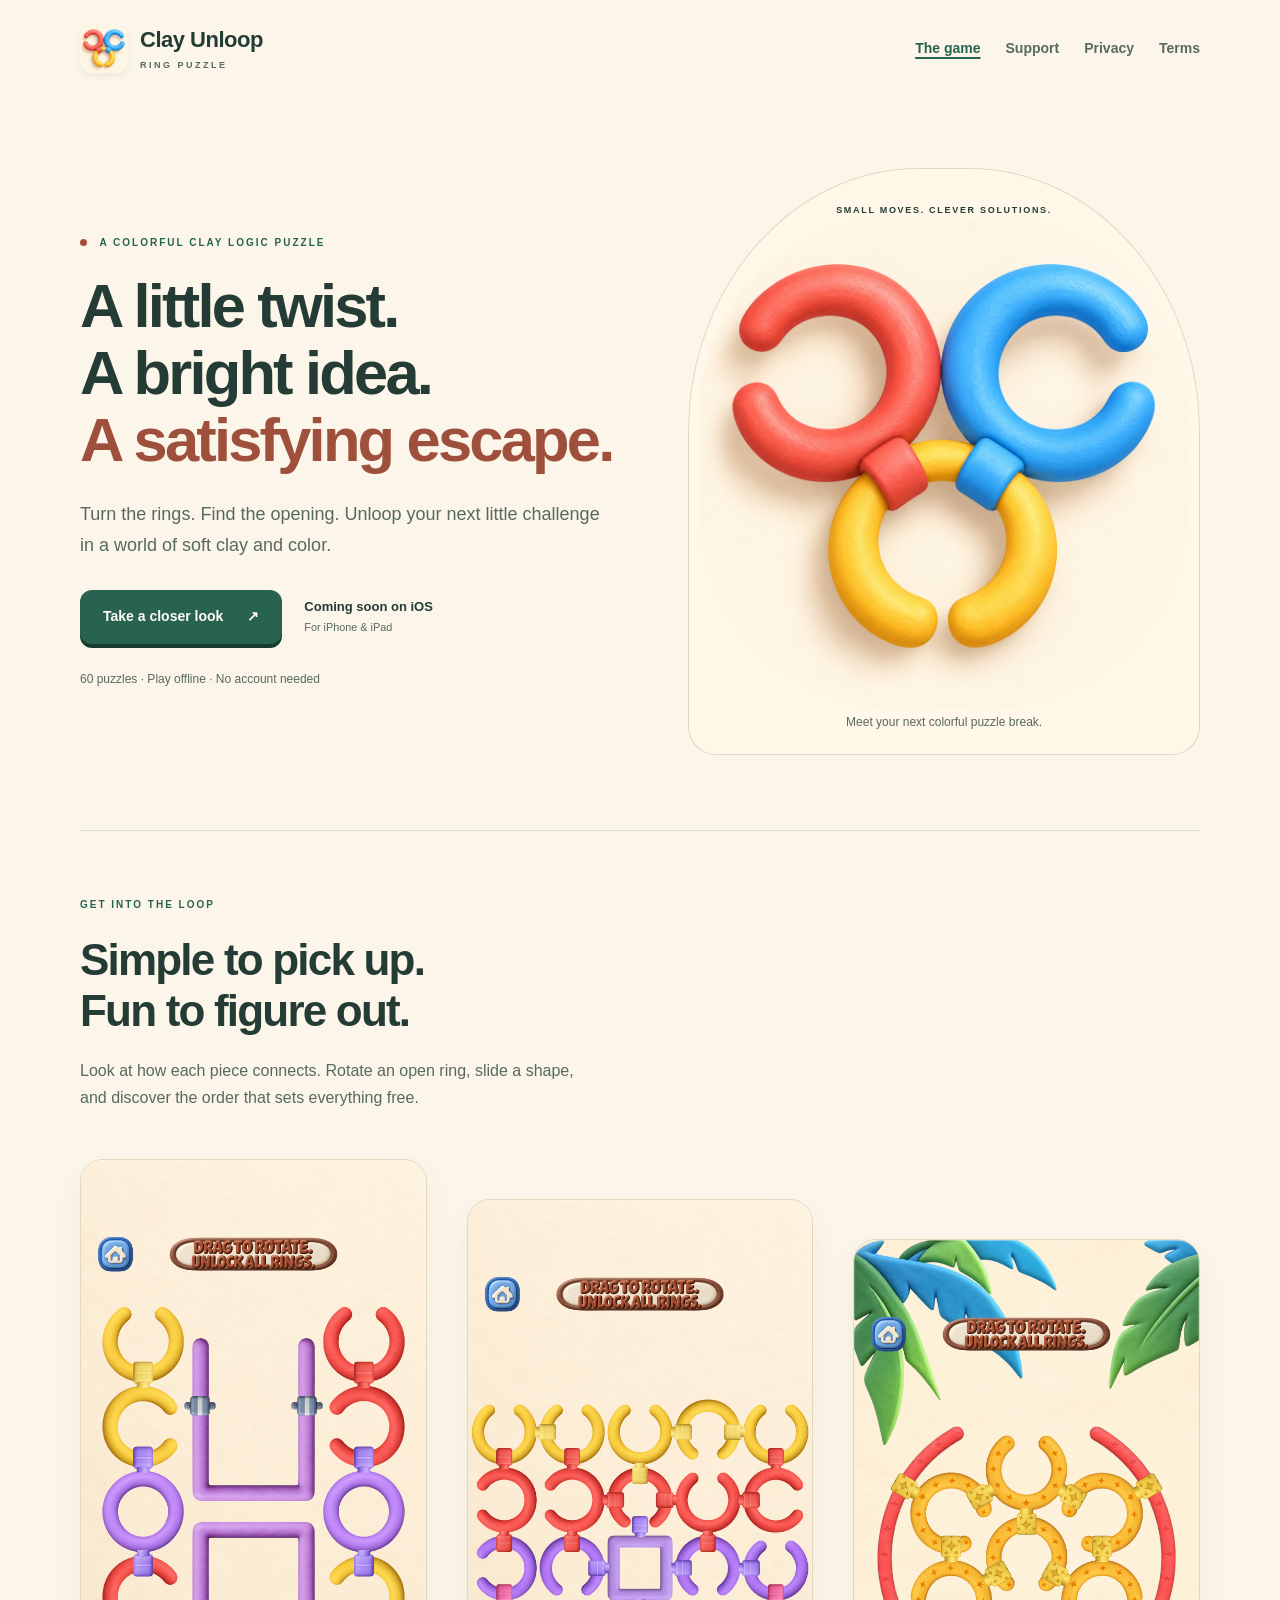
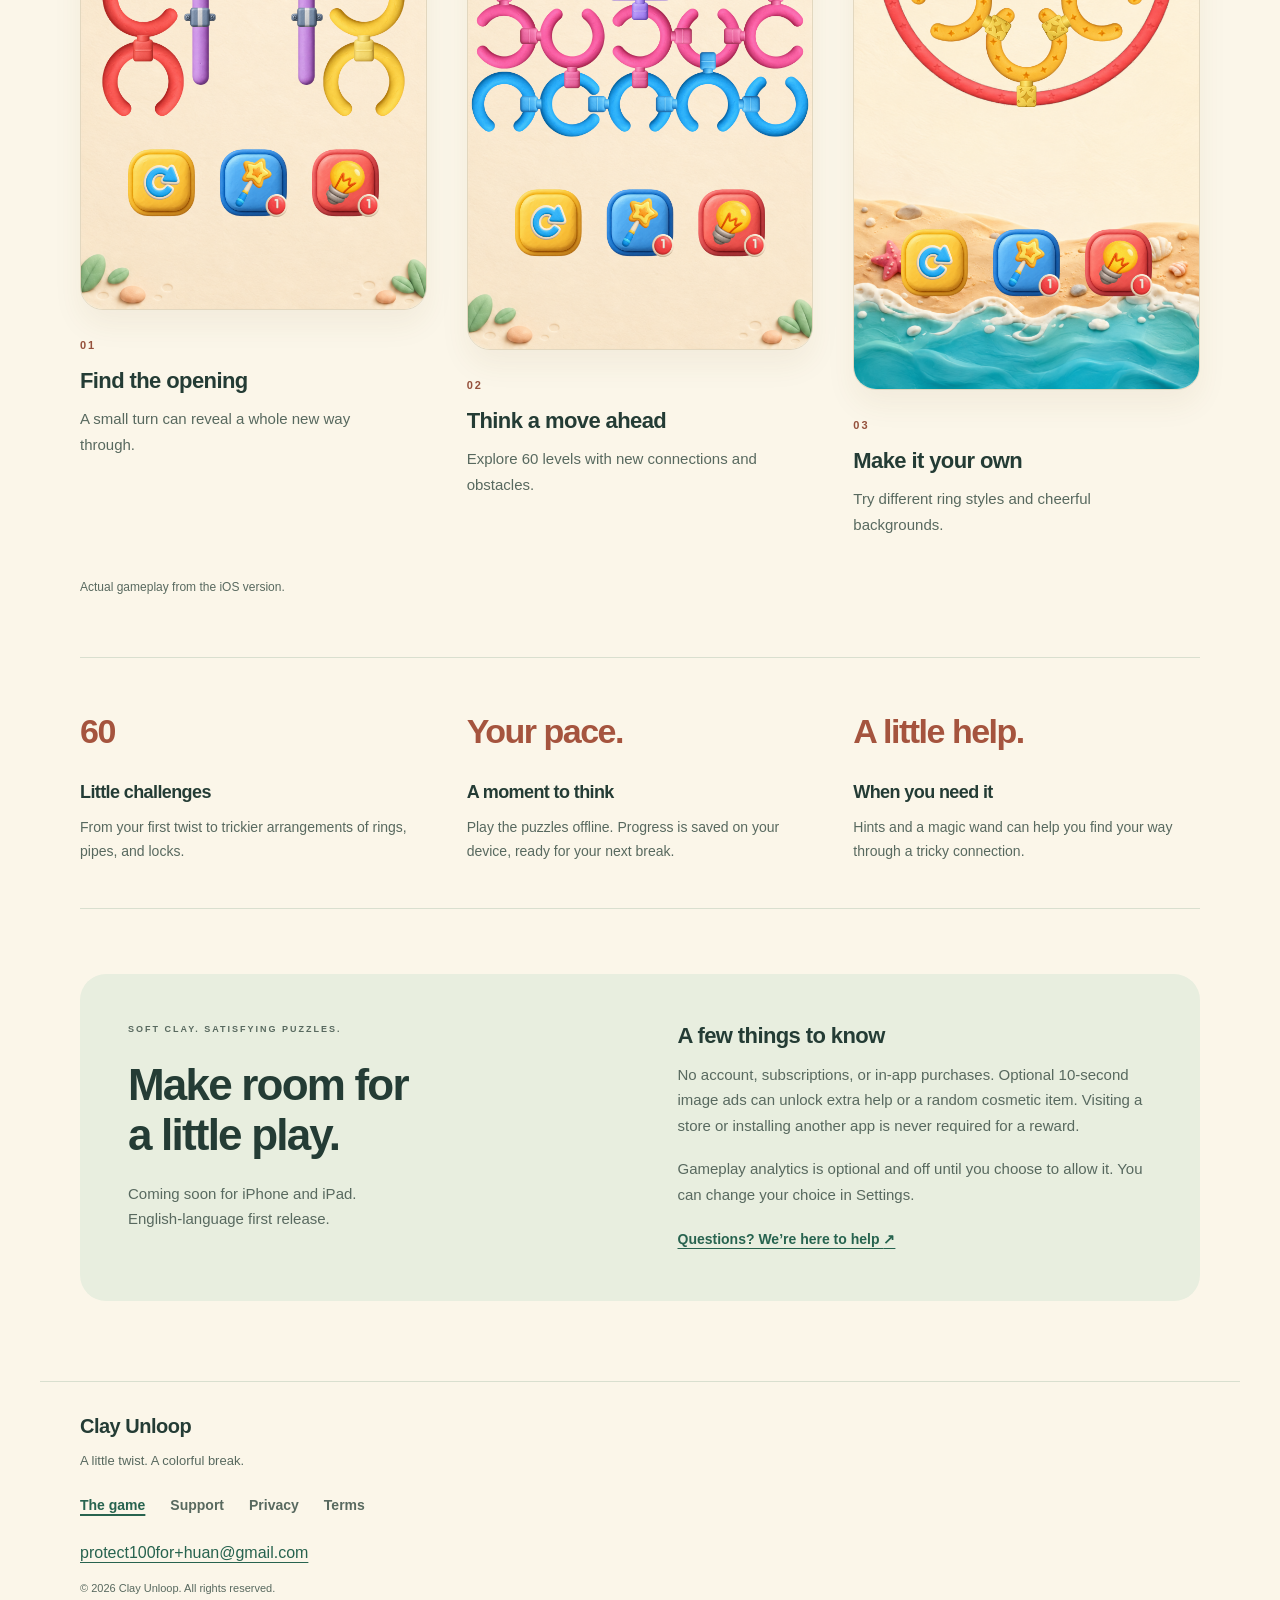
==== index.html @ 63cd139d "Publish Clay Unloop website, privacy, terms, and support" ====
<!doctype html>
<html lang="en"><head><meta charset="utf-8"><meta name="viewport" content="width=device-width, initial-scale=1">
<title>Clay Unloop: Ring Puzzle — A colorful puzzle break</title><meta name="description" content="Rotate rings, slide shapes, and unloop 60 colorful clay puzzles. Coming soon for iPhone and iPad.">
<meta name="theme-color" content="#fbf6e9"><meta name="color-scheme" content="light">
<link rel="canonical" href="https://busride.github.io/clay-unloop/">
<meta property="og:type" content="website"><meta property="og:title" content="Clay Unloop: Ring Puzzle — A colorful puzzle break">
<meta property="og:description" content="Rotate rings, slide shapes, and unloop 60 colorful clay puzzles. Coming soon for iPhone and iPad."><meta property="og:image" content="https://busride.github.io/clay-unloop/app-icon.png">
<meta property="og:url" content="https://busride.github.io/clay-unloop/">
<link rel="icon" type="image/png" href="app-icon.png"><link rel="apple-touch-icon" href="app-icon.png"><link rel="stylesheet" href="styles.css">
</head><body><a class="skip" href="#main">Skip to content</a>
<header class="site-header wrap"><a class="brand" href="index.html"><img src="app-icon.png" width="48" height="48" alt=""><span>Clay Unloop<span class="brand-sub">RING PUZZLE</span></span></a><nav aria-label="Main navigation"><a href="index.html" aria-current="page">The game</a><a href="support.html">Support</a><a href="privacy.html">Privacy</a><a href="terms.html">Terms</a></nav></header>
<main id="main" class="wrap"><section class="hero" aria-labelledby="hero-title"><div class="hero-copy"><p class="eyebrow"><span class="dot"></span> A COLORFUL CLAY LOGIC PUZZLE</p><h1 id="hero-title">A little twist.<br>A bright idea.<br><em>A satisfying escape.</em></h1><p class="lead">Turn the rings. Find the opening. Unloop your next little challenge in a world of soft clay and color.</p><div class="hero-actions"><a class="button" href="#gameplay">Take a closer look <span aria-hidden="true">↗</span></a><span class="availability">Coming soon on iOS<br><small>For iPhone &amp; iPad</small></span></div><p class="hero-note">60 puzzles · Play offline · No account needed</p></div><figure class="hero-art"><div class="art-label">SMALL MOVES. CLEVER SOLUTIONS.</div><img src="app-icon.png" width="1024" height="1024" alt="Red, blue, and yellow clay rings linked together" fetchpriority="high"><figcaption>Meet your next colorful puzzle break.</figcaption></figure></section>
<section class="intro" id="gameplay"><p class="eyebrow">GET INTO THE LOOP</p><h2>Simple to pick up.<br>Fun to figure out.</h2><p>Look at how each piece connects. Rotate an open ring, slide a shape, and discover the order that sets everything free.</p></section>
<section class="gallery" aria-label="Real gameplay screenshots"><figure><a href="rings.png" aria-label="View full-size colorful ring puzzle screenshot"><img src="rings.png" width="1320" height="2868" alt="Colorful linked rings and sliding purple rails in a Clay Unloop puzzle" loading="lazy" decoding="async"></a><figcaption><span class="step">01</span><h3>Find the opening</h3><p>A small turn can reveal a whole new way through.</p></figcaption></figure><figure><a href="connections.png" aria-label="View full-size connected grid puzzle screenshot"><img src="connections.png" width="1320" height="2868" alt="A later Clay Unloop puzzle with a colorful arrangement of connected shapes" loading="lazy" decoding="async"></a><figcaption><span class="step">02</span><h3>Think a move ahead</h3><p>Explore 60 levels with new connections and obstacles.</p></figcaption></figure><figure><a href="your-style.png" aria-label="View full-size star-style puzzle screenshot"><img src="your-style.png" width="1320" height="2868" alt="Star-patterned ring pieces on a beach-themed game background" loading="lazy" decoding="async"></a><figcaption><span class="step">03</span><h3>Make it your own</h3><p>Try different ring styles and cheerful backgrounds.</p></figcaption></figure></section>
<p class="gallery-note">Actual gameplay from the iOS version.</p>
<section class="features" aria-label="Game features"><div><span class="feature-number">60</span><h3>Little challenges</h3><p>From your first twist to trickier arrangements of rings, pipes, and locks.</p></div><div><span class="feature-word">Your pace.</span><h3>A moment to think</h3><p>Play the puzzles offline. Progress is saved on your device, ready for your next break.</p></div><div><span class="feature-word">A little help.</span><h3>When you need it</h3><p>Hints and a magic wand can help you find your way through a tricky connection.</p></div></section>
<section class="closing"><div><p class="eyebrow">SOFT CLAY. SATISFYING PUZZLES.</p><h2>Make room for<br>a little play.</h2><p>Coming soon for iPhone and iPad.<br>English-language first release.</p></div><div class="details"><h3>A few things to know</h3><p>No account, subscriptions, or in-app purchases. Optional 10-second image ads can unlock extra help or a random cosmetic item. Visiting a store or installing another app is never required for a reward.</p><p>Gameplay analytics is optional and off until you choose to allow it. You can change your choice in Settings.</p><a class="text-link" href="support.html">Questions? We’re here to help <span aria-hidden="true">↗</span></a></div></section></main>
<footer class="wrap"><a class="brand footer-brand" href="index.html">Clay Unloop</a><p>A little twist. A colorful break.</p><nav aria-label="Footer navigation"><a href="index.html" aria-current="page">The game</a><a href="support.html">Support</a><a href="privacy.html">Privacy</a><a href="terms.html">Terms</a></nav><a class="email" href="mailto:protect100for+huan@gmail.com">protect100for+huan@gmail.com</a><p class="fine">© 2026 Clay Unloop. All rights reserved.</p></footer>
</body></html>
---- styles.css ----
:root{--paper:#fbf6e9;--ink:#243c35;--muted:#58695f;--green:#27634f;--line:#d9dfcf;--pink:#f4d5c9;--white:#fffdf6}*{box-sizing:border-box}html{scroll-behavior:smooth;scroll-padding-top:24px}body{margin:0;background:var(--paper);color:var(--ink);font:16px/1.7 -apple-system,BlinkMacSystemFont,"Segoe UI",Arial,sans-serif}a{color:var(--green);text-underline-offset:4px}a:hover{color:#164330}a:focus-visible,summary:focus-visible{outline:3px solid #147baa;outline-offset:5px;border-radius:4px}.wrap{max-width:1200px;margin:auto;padding-left:40px;padding-right:40px}.skip{position:absolute;top:-100px;left:20px;background:var(--white);padding:12px;z-index:3}.skip:focus{top:12px}.site-header{display:flex;justify-content:space-between;align-items:center;padding-top:25px;padding-bottom:25px;gap:24px}.brand{display:flex;gap:12px;align-items:center;color:var(--ink);text-decoration:none;font-size:22px;font-weight:750;letter-spacing:-.5px;line-height:1.2}.brand img{border-radius:13px;box-shadow:0 3px 8px #59391012}.brand-sub{display:block;letter-spacing:2.5px;font-size:9px;margin-top:7px;color:var(--muted);font-weight:650}nav{display:flex;gap:25px;flex-wrap:wrap}nav a{font-size:14px;color:var(--muted);text-decoration:none;font-weight:550}nav a[aria-current]{color:var(--green);text-decoration:underline;text-decoration-thickness:2px}h1,h2,h3,p{margin-top:0}h1{font-size:clamp(42px,4.8vw,62px);letter-spacing:-2.8px;line-height:1.09;font-weight:750;margin-bottom:25px}h2{font-size:clamp(30px,3.7vw,44px);letter-spacing:-1.8px;line-height:1.15;margin-bottom:20px}h3{font-size:22px;line-height:1.25;letter-spacing:-.6px;margin-bottom:12px}p{margin-bottom:18px}.eyebrow{font-size:10px;letter-spacing:2px;font-weight:750;color:var(--green);margin-bottom:22px}.dot{display:inline-block;width:7px;height:7px;background:#a54f39;border-radius:50%;margin-right:8px}em{font-style:normal;color:#9e503c}.hero{display:grid;grid-template-columns:1.12fr 1fr;gap:35px;align-items:center;padding:70px 0 75px}.lead{font-size:18px;color:var(--muted);line-height:1.7;max-width:520px}.hero-actions{display:flex;gap:22px;align-items:center;margin-top:30px}.button{display:inline-flex;align-items:center;gap:24px;background:var(--green);color:#fffdf6;text-decoration:none;padding:15px 23px;border-radius:12px;font-weight:650;font-size:14px;box-shadow:0 4px 0 #153e30}.button:hover{color:white;background:#204f40}.availability{font-size:13px;font-weight:650;line-height:1.55}.availability small{color:var(--muted);font-weight:400}.hero-note{font-size:12px;color:var(--muted);margin:25px 0 0}.hero-art{margin:0;text-align:center;position:relative;border:1px solid #e1d7c1;border-radius:45% 45% 28px 28px;padding:34px 10px 22px;background:#fff8e8;overflow:hidden}.hero-art img{width:100%;height:auto;display:block;border-radius:40%}.art-label{font-size:9px;font-weight:700;letter-spacing:1.7px;position:relative;z-index:1}.hero-art figcaption{font-size:12px;color:var(--muted);margin-top:4px}.intro{border-top:1px solid var(--line);padding-top:65px;max-width:100%}.intro p:not(.eyebrow){max-width:500px;color:var(--muted)}.gallery{display:grid;grid-template-columns:repeat(3,minmax(0,1fr));gap:40px;padding:30px 0 10px}.gallery figure{margin:0;min-width:0}.gallery img{width:100%;height:auto;display:block;border:1px solid #e2d7bf;border-radius:23px;box-shadow:0 15px 30px #694e2110}.gallery figure:nth-child(2){padding-top:40px}.gallery figure:nth-child(3){padding-top:80px}.gallery figcaption{padding:26px 0 0}.step{font-size:11px;font-weight:700;letter-spacing:2px;color:#95513c;display:block;margin-bottom:12px}.gallery figcaption p{font-size:15px;color:var(--muted);max-width:300px}.gallery-note{font-size:12px;color:var(--muted);margin:12px 0 60px}.features{display:grid;grid-template-columns:repeat(3,minmax(0,1fr));gap:40px;border-top:1px solid var(--line);border-bottom:1px solid var(--line);padding:45px 0}.features p{color:var(--muted);font-size:14px;margin:0}.feature-number,.feature-word{display:block;font-size:34px;font-weight:700;letter-spacing:-1.5px;color:#a5543e;margin:0 0 20px}.features h3{font-size:18px}.closing{display:grid;grid-template-columns:1fr 1fr;gap:75px;background:#e8eedf;margin:65px 0 80px;padding:48px;border-radius:26px}.closing p{color:var(--muted);font-size:15px}.closing .eyebrow{font-size:9px}.details{align-self:center}.text-link{font-size:14px;font-weight:650}footer{border-top:1px solid var(--line);padding-top:32px!important;padding-bottom:40px!important}footer p{font-size:13px;color:var(--muted);margin:12px 0}footer nav{margin:22px 0}.footer-brand{font-size:20px}.email{overflow-wrap:anywhere}.fine{font-size:11px!important}.document{max-width:880px;padding-top:55px;padding-bottom:65px}.document-head h1{font-size:clamp(40px,6vw,60px)}.date{font-size:13px;color:var(--muted)}.document section{margin:38px 0}.document h2{font-size:25px;letter-spacing:-.7px;line-height:1.3}.document p{max-width:74ch}.notice,.contact-card{padding:24px 28px;background:#e8eedf;border-radius:16px}.notice strong{display:block;margin-bottom:6px}.contact-card .email{font-size:clamp(16px,3vw,23px);font-weight:650}.contact-card p{margin-top:20px;margin-bottom:0}.faq details{padding:20px 0;border-bottom:1px solid var(--line)}summary{font-weight:650;cursor:pointer}details p{padding-top:15px;color:var(--muted);margin-bottom:0}.document a{overflow-wrap:anywhere}
@media(min-width:1400px){.hero{padding-top:85px;padding-bottom:95px}}
@media(max-width:900px){.wrap{padding-left:26px;padding-right:26px}.hero{gap:25px}.hero-actions{flex-direction:column;align-items:flex-start;gap:20px}h1{font-size:45px}.gallery{gap:22px}.closing{gap:35px;padding:32px}.features{gap:25px}.hero-art{padding-top:25px}.art-label{font-size:8px;letter-spacing:1px}}
@media(max-width:620px){.wrap{padding-left:22px;padding-right:22px}.site-header{align-items:flex-start;gap:22px;flex-direction:column;padding-top:22px;padding-bottom:12px}.site-header nav{width:100%;justify-content:space-between;gap:12px}.site-header nav a{font-size:13px}.hero{grid-template-columns:1fr;padding:42px 0;gap:40px}.hero h1{font-size:45px;letter-spacing:-2.2px}.hero-actions{flex-direction:row;align-items:center;gap:18px}.button{padding:14px 16px;gap:12px;font-size:12px}.availability{font-size:11px}.lead{font-size:16px}.hero-note{font-size:11px}.hero-art{max-width:390px;width:100%;justify-self:center}.hero-art img{max-width:100%}.intro{padding-top:40px}.gallery{grid-template-columns:1fr;gap:35px;padding-top:15px}.gallery figure{max-width:360px;justify-self:center;width:100%;padding:0!important}.gallery img{border-radius:22px}.gallery figcaption{padding-top:20px}.gallery figcaption p{max-width:none}.gallery-note{margin:0 0 40px}.features{grid-template-columns:1fr;gap:30px;padding:35px 0}.features>div+div{border-top:1px solid var(--line);padding-top:28px}.feature-number,.feature-word{margin-bottom:12px;font-size:30px}.closing{grid-template-columns:1fr;gap:20px;padding:28px 23px;margin:40px 0}.closing h2{font-size:36px}.document{padding-top:38px;padding-bottom:35px}.document h1{font-size:42px;letter-spacing:-1.8px}.document h2{font-size:23px}.notice,.contact-card{padding:22px}footer nav{gap:22px}}
@media(prefers-reduced-motion:reduce){html{scroll-behavior:auto}}@media print{body{background:white}.site-header,footer,.skip{display:none}.document{max-width:none;padding:0}.document section{break-inside:avoid}}
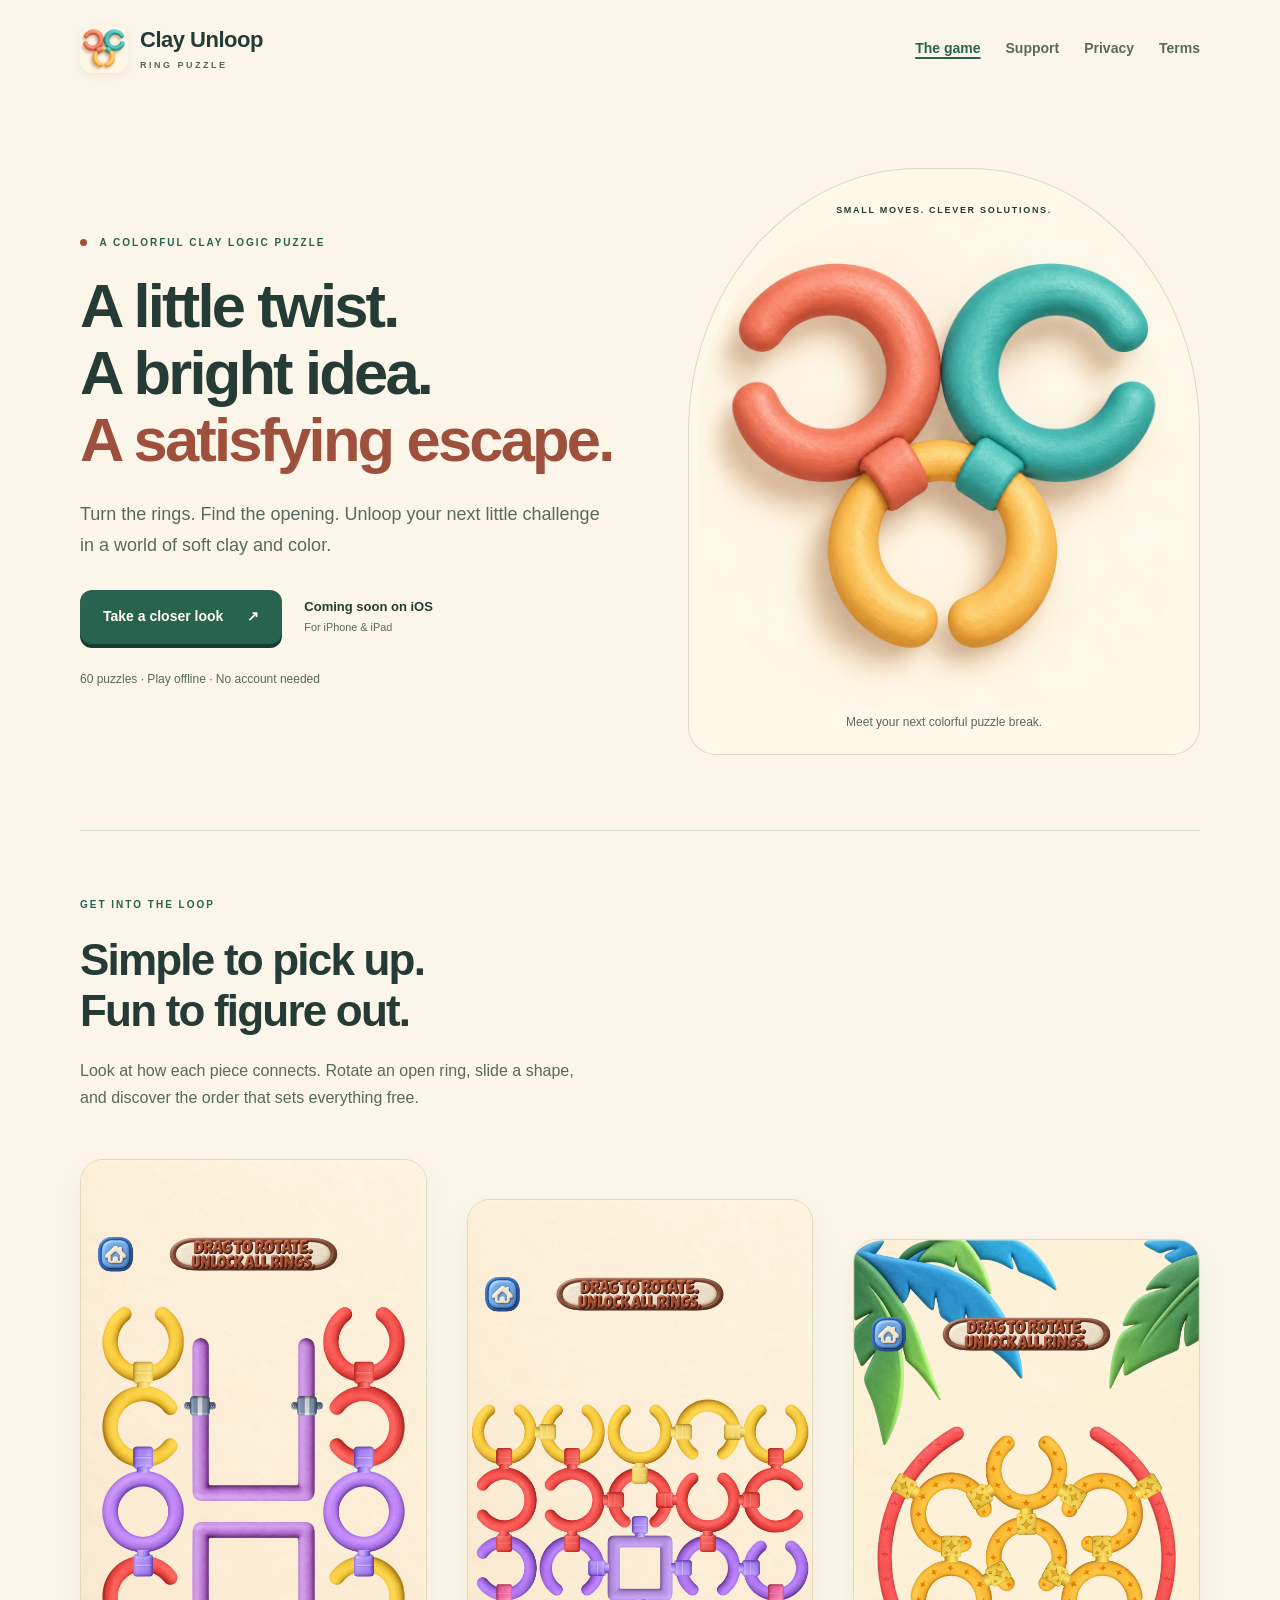
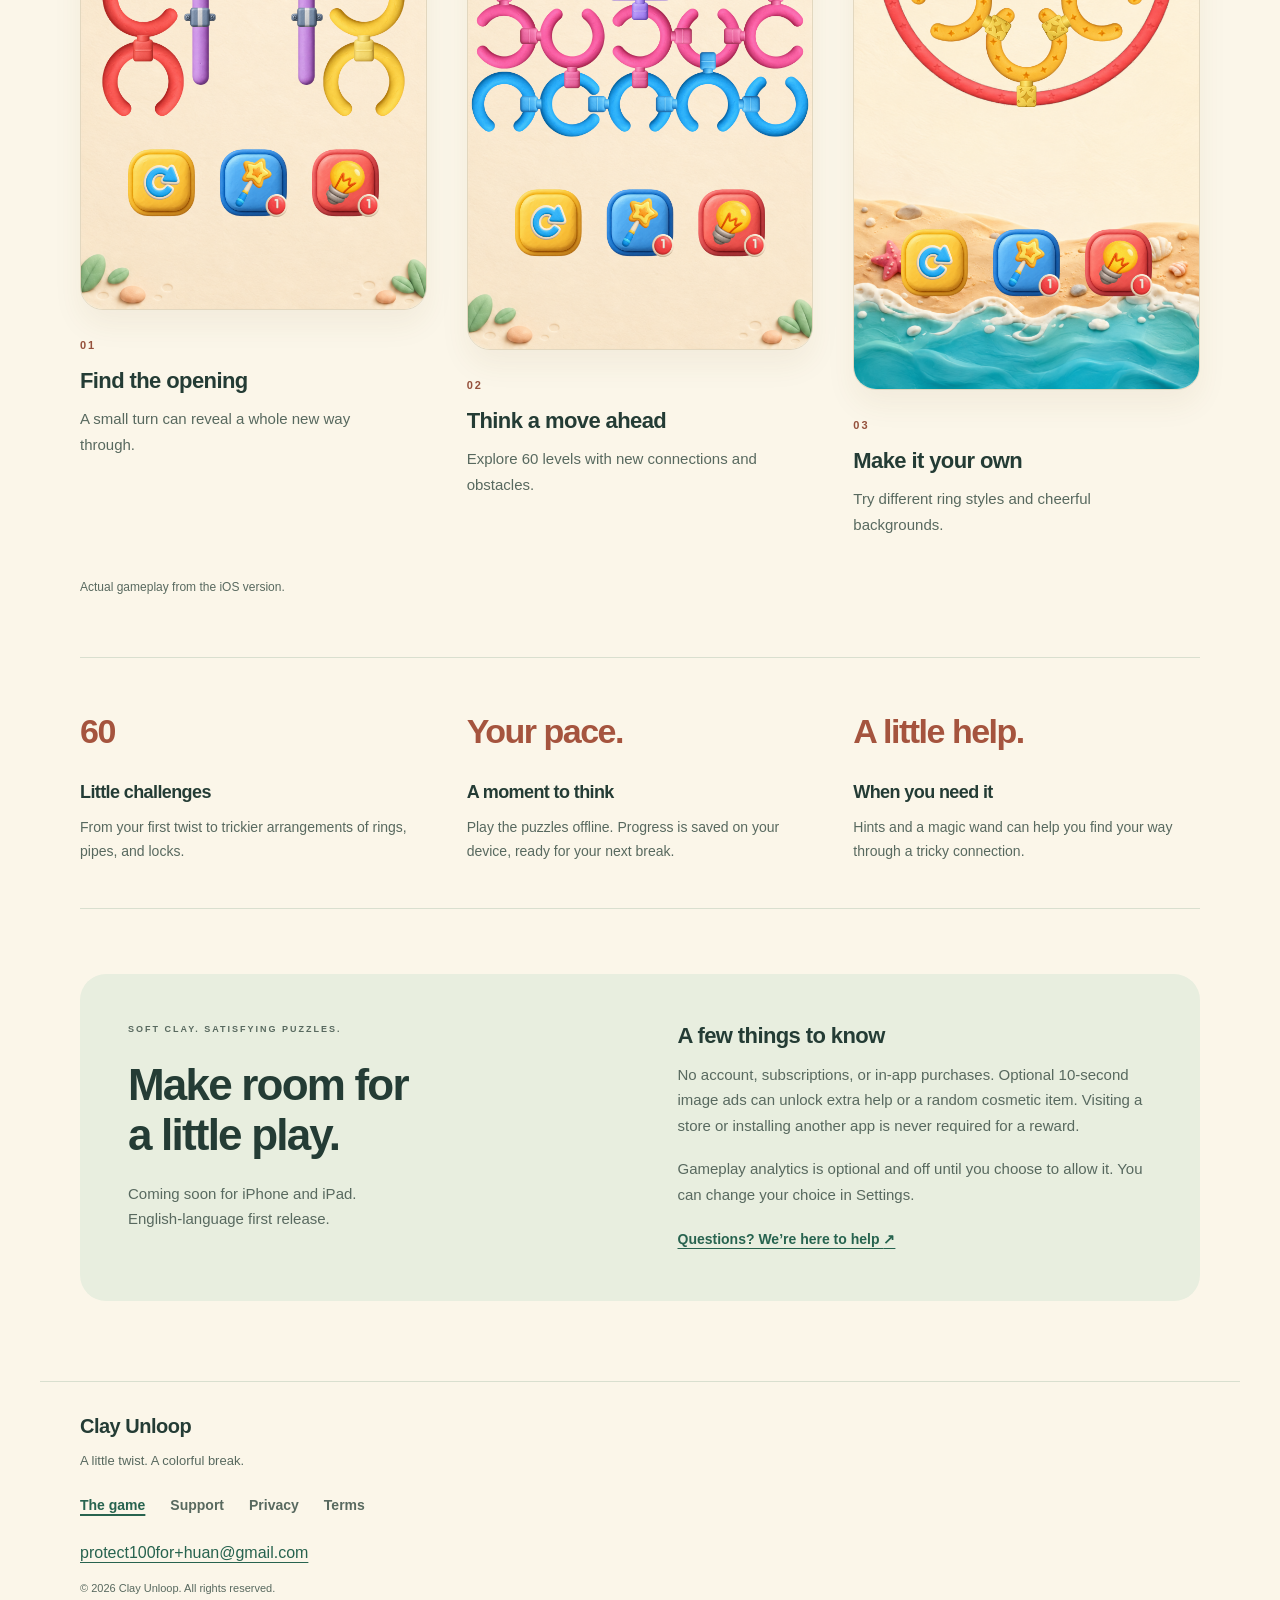
==== commit dea03d48: "Refine app icon with a softer clay palette" ====
--- a/index.html
+++ b/index.html
@@ -9,7 +9,7 @@
 <link rel="icon" type="image/png" href="app-icon.png"><link rel="apple-touch-icon" href="app-icon.png"><link rel="stylesheet" href="styles.css">
 </head><body><a class="skip" href="#main">Skip to content</a>
 <header class="site-header wrap"><a class="brand" href="index.html"><img src="app-icon.png" width="48" height="48" alt=""><span>Clay Unloop<span class="brand-sub">RING PUZZLE</span></span></a><nav aria-label="Main navigation"><a href="index.html" aria-current="page">The game</a><a href="support.html">Support</a><a href="privacy.html">Privacy</a><a href="terms.html">Terms</a></nav></header>
-<main id="main" class="wrap"><section class="hero" aria-labelledby="hero-title"><div class="hero-copy"><p class="eyebrow"><span class="dot"></span> A COLORFUL CLAY LOGIC PUZZLE</p><h1 id="hero-title">A little twist.<br>A bright idea.<br><em>A satisfying escape.</em></h1><p class="lead">Turn the rings. Find the opening. Unloop your next little challenge in a world of soft clay and color.</p><div class="hero-actions"><a class="button" href="#gameplay">Take a closer look <span aria-hidden="true">↗</span></a><span class="availability">Coming soon on iOS<br><small>For iPhone &amp; iPad</small></span></div><p class="hero-note">60 puzzles · Play offline · No account needed</p></div><figure class="hero-art"><div class="art-label">SMALL MOVES. CLEVER SOLUTIONS.</div><img src="app-icon.png" width="1024" height="1024" alt="Red, blue, and yellow clay rings linked together" fetchpriority="high"><figcaption>Meet your next colorful puzzle break.</figcaption></figure></section>
+<main id="main" class="wrap"><section class="hero" aria-labelledby="hero-title"><div class="hero-copy"><p class="eyebrow"><span class="dot"></span> A COLORFUL CLAY LOGIC PUZZLE</p><h1 id="hero-title">A little twist.<br>A bright idea.<br><em>A satisfying escape.</em></h1><p class="lead">Turn the rings. Find the opening. Unloop your next little challenge in a world of soft clay and color.</p><div class="hero-actions"><a class="button" href="#gameplay">Take a closer look <span aria-hidden="true">↗</span></a><span class="availability">Coming soon on iOS<br><small>For iPhone &amp; iPad</small></span></div><p class="hero-note">60 puzzles · Play offline · No account needed</p></div><figure class="hero-art"><div class="art-label">SMALL MOVES. CLEVER SOLUTIONS.</div><img src="app-icon.png" width="1024" height="1024" alt="Coral, teal, and honey-yellow clay rings linked together" fetchpriority="high"><figcaption>Meet your next colorful puzzle break.</figcaption></figure></section>
 <section class="intro" id="gameplay"><p class="eyebrow">GET INTO THE LOOP</p><h2>Simple to pick up.<br>Fun to figure out.</h2><p>Look at how each piece connects. Rotate an open ring, slide a shape, and discover the order that sets everything free.</p></section>
 <section class="gallery" aria-label="Real gameplay screenshots"><figure><a href="rings.png" aria-label="View full-size colorful ring puzzle screenshot"><img src="rings.png" width="1320" height="2868" alt="Colorful linked rings and sliding purple rails in a Clay Unloop puzzle" loading="lazy" decoding="async"></a><figcaption><span class="step">01</span><h3>Find the opening</h3><p>A small turn can reveal a whole new way through.</p></figcaption></figure><figure><a href="connections.png" aria-label="View full-size connected grid puzzle screenshot"><img src="connections.png" width="1320" height="2868" alt="A later Clay Unloop puzzle with a colorful arrangement of connected shapes" loading="lazy" decoding="async"></a><figcaption><span class="step">02</span><h3>Think a move ahead</h3><p>Explore 60 levels with new connections and obstacles.</p></figcaption></figure><figure><a href="your-style.png" aria-label="View full-size star-style puzzle screenshot"><img src="your-style.png" width="1320" height="2868" alt="Star-patterned ring pieces on a beach-themed game background" loading="lazy" decoding="async"></a><figcaption><span class="step">03</span><h3>Make it your own</h3><p>Try different ring styles and cheerful backgrounds.</p></figcaption></figure></section>
 <p class="gallery-note">Actual gameplay from the iOS version.</p>
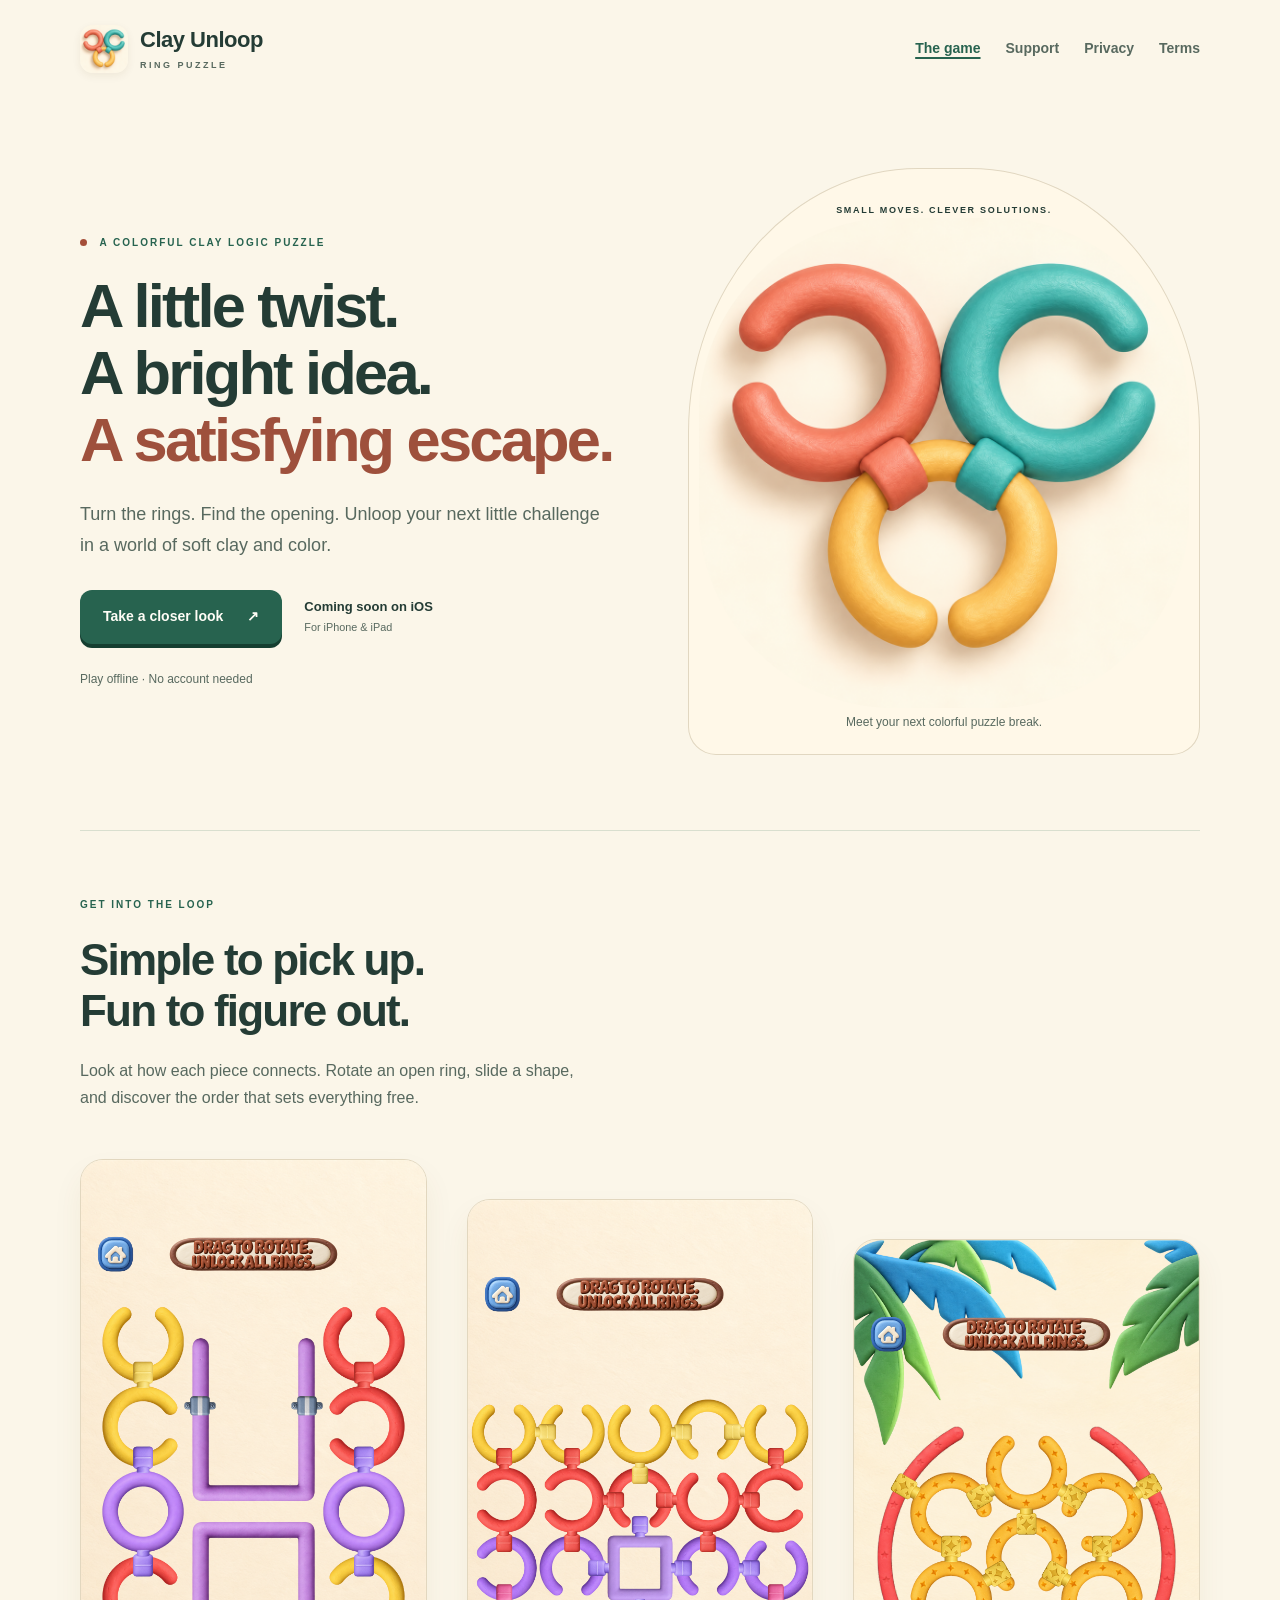
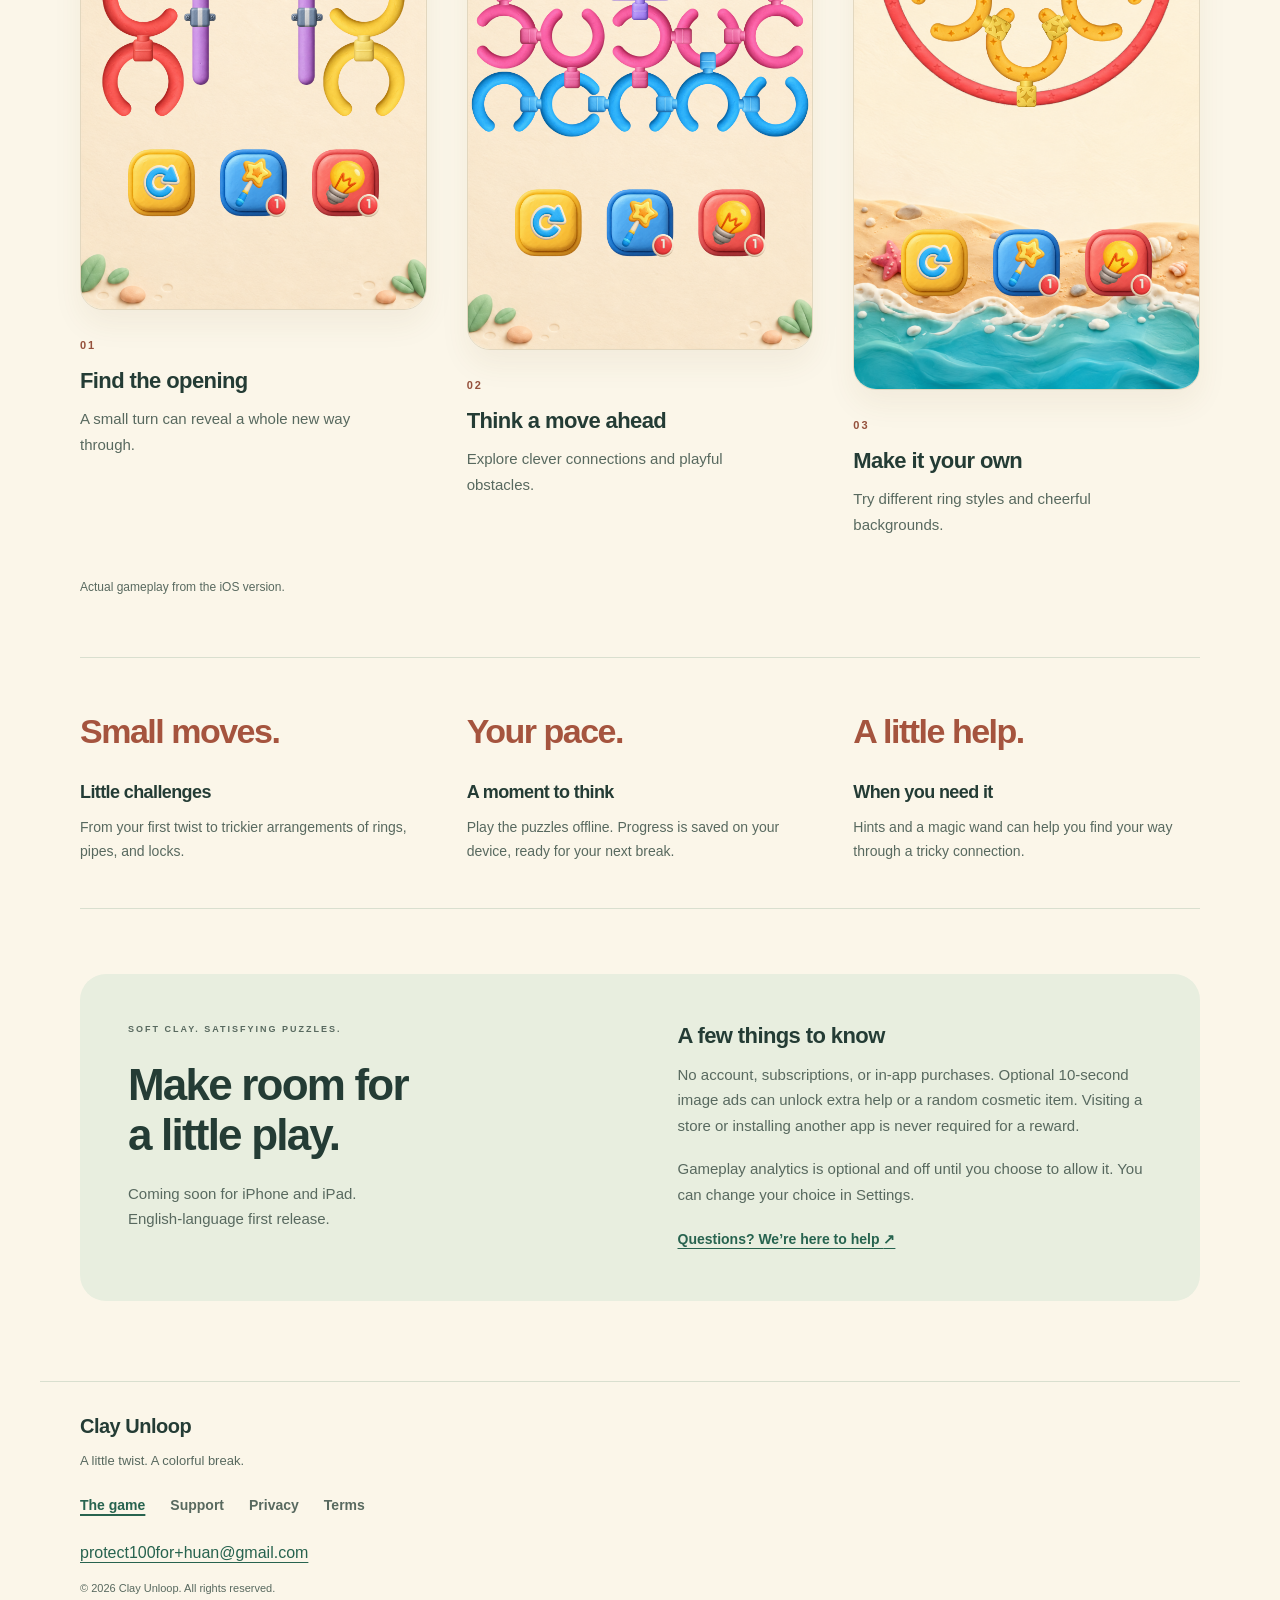
==== commit b80126ef: "Remove fixed puzzle counts from website copy" ====
--- a/index.html
+++ b/index.html
@@ -1,19 +1,19 @@
 <!doctype html>
 <html lang="en"><head><meta charset="utf-8"><meta name="viewport" content="width=device-width, initial-scale=1">
-<title>Clay Unloop: Ring Puzzle — A colorful puzzle break</title><meta name="description" content="Rotate rings, slide shapes, and unloop 60 colorful clay puzzles. Coming soon for iPhone and iPad.">
+<title>Clay Unloop: Ring Puzzle — A colorful puzzle break</title><meta name="description" content="Rotate rings, slide shapes, and unloop colorful clay puzzles. Coming soon for iPhone and iPad.">
 <meta name="theme-color" content="#fbf6e9"><meta name="color-scheme" content="light">
 <link rel="canonical" href="https://busride.github.io/clay-unloop/">
 <meta property="og:type" content="website"><meta property="og:title" content="Clay Unloop: Ring Puzzle — A colorful puzzle break">
-<meta property="og:description" content="Rotate rings, slide shapes, and unloop 60 colorful clay puzzles. Coming soon for iPhone and iPad."><meta property="og:image" content="https://busride.github.io/clay-unloop/app-icon.png">
+<meta property="og:description" content="Rotate rings, slide shapes, and unloop colorful clay puzzles. Coming soon for iPhone and iPad."><meta property="og:image" content="https://busride.github.io/clay-unloop/app-icon.png">
 <meta property="og:url" content="https://busride.github.io/clay-unloop/">
 <link rel="icon" type="image/png" href="app-icon.png"><link rel="apple-touch-icon" href="app-icon.png"><link rel="stylesheet" href="styles.css">
 </head><body><a class="skip" href="#main">Skip to content</a>
 <header class="site-header wrap"><a class="brand" href="index.html"><img src="app-icon.png" width="48" height="48" alt=""><span>Clay Unloop<span class="brand-sub">RING PUZZLE</span></span></a><nav aria-label="Main navigation"><a href="index.html" aria-current="page">The game</a><a href="support.html">Support</a><a href="privacy.html">Privacy</a><a href="terms.html">Terms</a></nav></header>
-<main id="main" class="wrap"><section class="hero" aria-labelledby="hero-title"><div class="hero-copy"><p class="eyebrow"><span class="dot"></span> A COLORFUL CLAY LOGIC PUZZLE</p><h1 id="hero-title">A little twist.<br>A bright idea.<br><em>A satisfying escape.</em></h1><p class="lead">Turn the rings. Find the opening. Unloop your next little challenge in a world of soft clay and color.</p><div class="hero-actions"><a class="button" href="#gameplay">Take a closer look <span aria-hidden="true">↗</span></a><span class="availability">Coming soon on iOS<br><small>For iPhone &amp; iPad</small></span></div><p class="hero-note">60 puzzles · Play offline · No account needed</p></div><figure class="hero-art"><div class="art-label">SMALL MOVES. CLEVER SOLUTIONS.</div><img src="app-icon.png" width="1024" height="1024" alt="Coral, teal, and honey-yellow clay rings linked together" fetchpriority="high"><figcaption>Meet your next colorful puzzle break.</figcaption></figure></section>
+<main id="main" class="wrap"><section class="hero" aria-labelledby="hero-title"><div class="hero-copy"><p class="eyebrow"><span class="dot"></span> A COLORFUL CLAY LOGIC PUZZLE</p><h1 id="hero-title">A little twist.<br>A bright idea.<br><em>A satisfying escape.</em></h1><p class="lead">Turn the rings. Find the opening. Unloop your next little challenge in a world of soft clay and color.</p><div class="hero-actions"><a class="button" href="#gameplay">Take a closer look <span aria-hidden="true">↗</span></a><span class="availability">Coming soon on iOS<br><small>For iPhone &amp; iPad</small></span></div><p class="hero-note">Play offline · No account needed</p></div><figure class="hero-art"><div class="art-label">SMALL MOVES. CLEVER SOLUTIONS.</div><img src="app-icon.png" width="1024" height="1024" alt="Coral, teal, and honey-yellow clay rings linked together" fetchpriority="high"><figcaption>Meet your next colorful puzzle break.</figcaption></figure></section>
 <section class="intro" id="gameplay"><p class="eyebrow">GET INTO THE LOOP</p><h2>Simple to pick up.<br>Fun to figure out.</h2><p>Look at how each piece connects. Rotate an open ring, slide a shape, and discover the order that sets everything free.</p></section>
-<section class="gallery" aria-label="Real gameplay screenshots"><figure><a href="rings.png" aria-label="View full-size colorful ring puzzle screenshot"><img src="rings.png" width="1320" height="2868" alt="Colorful linked rings and sliding purple rails in a Clay Unloop puzzle" loading="lazy" decoding="async"></a><figcaption><span class="step">01</span><h3>Find the opening</h3><p>A small turn can reveal a whole new way through.</p></figcaption></figure><figure><a href="connections.png" aria-label="View full-size connected grid puzzle screenshot"><img src="connections.png" width="1320" height="2868" alt="A later Clay Unloop puzzle with a colorful arrangement of connected shapes" loading="lazy" decoding="async"></a><figcaption><span class="step">02</span><h3>Think a move ahead</h3><p>Explore 60 levels with new connections and obstacles.</p></figcaption></figure><figure><a href="your-style.png" aria-label="View full-size star-style puzzle screenshot"><img src="your-style.png" width="1320" height="2868" alt="Star-patterned ring pieces on a beach-themed game background" loading="lazy" decoding="async"></a><figcaption><span class="step">03</span><h3>Make it your own</h3><p>Try different ring styles and cheerful backgrounds.</p></figcaption></figure></section>
+<section class="gallery" aria-label="Real gameplay screenshots"><figure><a href="rings.png" aria-label="View full-size colorful ring puzzle screenshot"><img src="rings.png" width="1320" height="2868" alt="Colorful linked rings and sliding purple rails in a Clay Unloop puzzle" loading="lazy" decoding="async"></a><figcaption><span class="step">01</span><h3>Find the opening</h3><p>A small turn can reveal a whole new way through.</p></figcaption></figure><figure><a href="connections.png" aria-label="View full-size connected grid puzzle screenshot"><img src="connections.png" width="1320" height="2868" alt="A later Clay Unloop puzzle with a colorful arrangement of connected shapes" loading="lazy" decoding="async"></a><figcaption><span class="step">02</span><h3>Think a move ahead</h3><p>Explore clever connections and playful obstacles.</p></figcaption></figure><figure><a href="your-style.png" aria-label="View full-size star-style puzzle screenshot"><img src="your-style.png" width="1320" height="2868" alt="Star-patterned ring pieces on a beach-themed game background" loading="lazy" decoding="async"></a><figcaption><span class="step">03</span><h3>Make it your own</h3><p>Try different ring styles and cheerful backgrounds.</p></figcaption></figure></section>
 <p class="gallery-note">Actual gameplay from the iOS version.</p>
-<section class="features" aria-label="Game features"><div><span class="feature-number">60</span><h3>Little challenges</h3><p>From your first twist to trickier arrangements of rings, pipes, and locks.</p></div><div><span class="feature-word">Your pace.</span><h3>A moment to think</h3><p>Play the puzzles offline. Progress is saved on your device, ready for your next break.</p></div><div><span class="feature-word">A little help.</span><h3>When you need it</h3><p>Hints and a magic wand can help you find your way through a tricky connection.</p></div></section>
+<section class="features" aria-label="Game features"><div><span class="feature-word">Small moves.</span><h3>Little challenges</h3><p>From your first twist to trickier arrangements of rings, pipes, and locks.</p></div><div><span class="feature-word">Your pace.</span><h3>A moment to think</h3><p>Play the puzzles offline. Progress is saved on your device, ready for your next break.</p></div><div><span class="feature-word">A little help.</span><h3>When you need it</h3><p>Hints and a magic wand can help you find your way through a tricky connection.</p></div></section>
 <section class="closing"><div><p class="eyebrow">SOFT CLAY. SATISFYING PUZZLES.</p><h2>Make room for<br>a little play.</h2><p>Coming soon for iPhone and iPad.<br>English-language first release.</p></div><div class="details"><h3>A few things to know</h3><p>No account, subscriptions, or in-app purchases. Optional 10-second image ads can unlock extra help or a random cosmetic item. Visiting a store or installing another app is never required for a reward.</p><p>Gameplay analytics is optional and off until you choose to allow it. You can change your choice in Settings.</p><a class="text-link" href="support.html">Questions? We’re here to help <span aria-hidden="true">↗</span></a></div></section></main>
 <footer class="wrap"><a class="brand footer-brand" href="index.html">Clay Unloop</a><p>A little twist. A colorful break.</p><nav aria-label="Footer navigation"><a href="index.html" aria-current="page">The game</a><a href="support.html">Support</a><a href="privacy.html">Privacy</a><a href="terms.html">Terms</a></nav><a class="email" href="mailto:protect100for+huan@gmail.com">protect100for+huan@gmail.com</a><p class="fine">© 2026 Clay Unloop. All rights reserved.</p></footer>
 </body></html>
